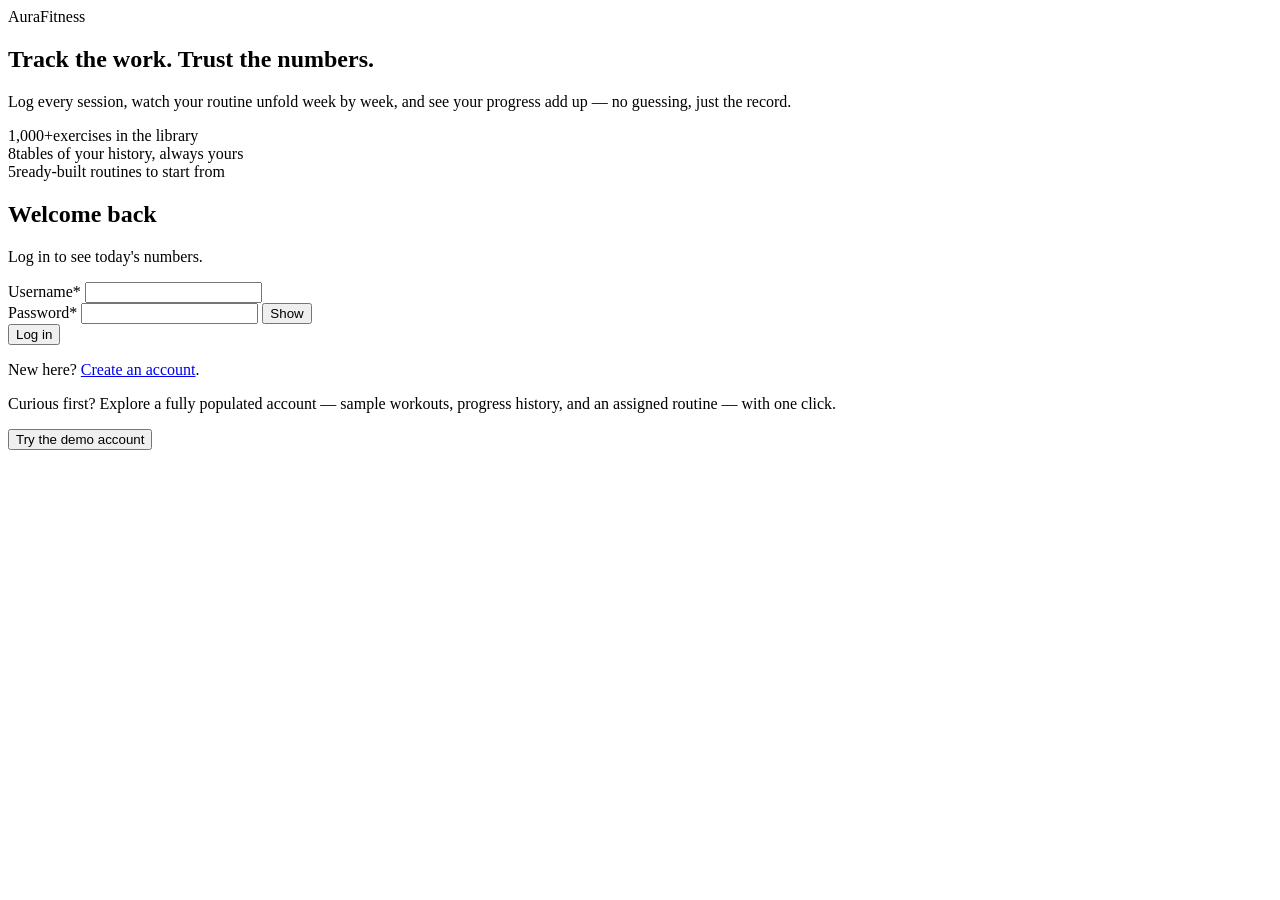
==== index.html @ ad31b222 "Add files via upload" ====
<!DOCTYPE html>
<html lang="en">
<head>
<meta charset="UTF-8">
<meta name="viewport" content="width=device-width, initial-scale=1.0">
<meta name="description" content="Aura Fitness — log workouts, track progress, and follow a routine, all in your browser.">
<title>Log in — Aura Fitness</title>
<link rel="stylesheet" href="css/style.css">
</head>
<body>

<div class="auth-shell">
  <section class="auth-side">
    <div class="mark">Aura<span>Fitness</span></div>
    <div class="pitch">
      <h1>Track the work. Trust the numbers.</h1>
      <p>Log every session, watch your routine unfold week by week, and see your progress add up — no guessing, just the record.</p>
    </div>
    <div class="tally">
      <div><span class="n">1,000+</span><span class="k">exercises in the library</span></div>
      <div><span class="n">8</span><span class="k">tables of your history, always yours</span></div>
      <div><span class="n">5</span><span class="k">ready-built routines to start from</span></div>
    </div>
  </section>

  <section class="auth-form-side">
    <div class="auth-card">
      <h2>Welcome back</h2>
      <p>Log in to see today's numbers.</p>

      <div class="form-msg error" id="form-msg"></div>

      <form id="login-form" novalidate>
        <div class="field">
          <label for="username">Username<span class="req">*</span></label>
          <input type="text" id="username" name="username" autocomplete="username" required>
          <span class="field-error" id="username-error"></span>
        </div>
        <div class="field field-with-action">
          <label for="password">Password<span class="req">*</span></label>
          <input type="password" id="password" name="password" autocomplete="current-password" required>
          <button type="button" class="field-action-btn" id="toggle-password">Show</button>
          <span class="field-error" id="password-error"></span>
        </div>
        <button type="submit" class="btn btn-primary btn-block" id="login-btn">Log in</button>
      </form>

      <p class="form-foot">New here? <a href="register.html">Create an account</a>.</p>

      <div class="demo-box">
        <p>Curious first? Explore a fully populated account — sample workouts, progress history, and an assigned routine — with one click.</p>
        <button type="button" class="btn btn-outline btn-block" id="demo-btn">Try the demo account</button>
      </div>
    </div>
  </section>
</div>

<script src="js/db.js"></script>
<script src="js/validate.js"></script>
<script src="js/ui.js"></script>
<script src="js/login.js"></script>
</body>
</html>
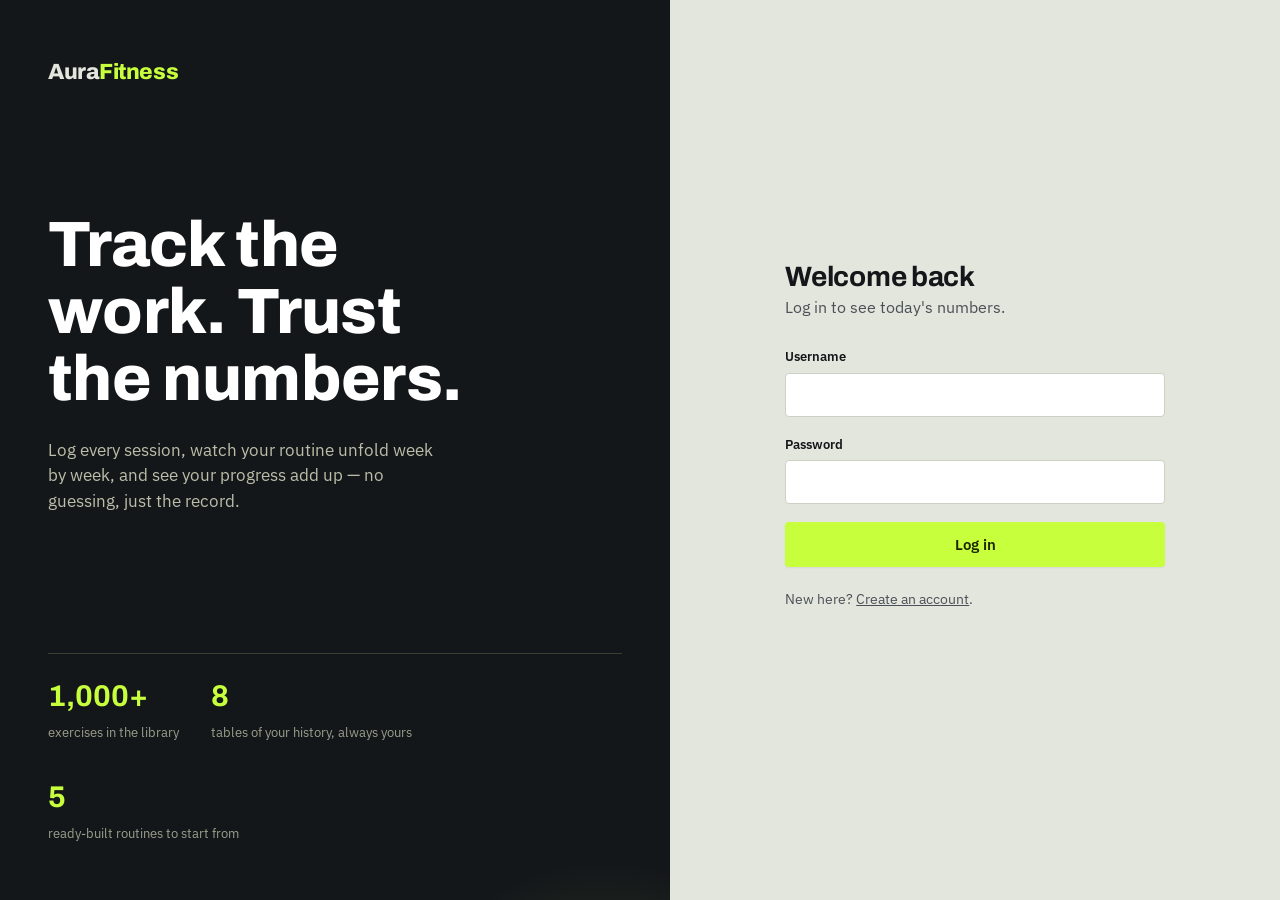
==== commit b57638da: "Add files via upload" ====
--- a/index.html
+++ b/index.html
@@ -3,8 +3,15 @@
 <head>
 <meta charset="UTF-8">
 <meta name="viewport" content="width=device-width, initial-scale=1.0">
-<meta name="description" content="Aura Fitness — log workouts, track progress, and follow a routine, all in your browser.">
 <title>Log in — Aura Fitness</title>
+<meta name="theme-color" content="#14171a">
+<meta name="mobile-web-app-capable" content="yes">
+<meta name="apple-mobile-web-app-capable" content="yes">
+<meta name="apple-mobile-web-app-status-bar-style" content="black-translucent">
+<meta name="description" content="Aura Fitness — log workouts, track progress and follow routines, right in your browser.">
+<link rel="icon" href="data:image/svg+xml,%3Csvg xmlns=%22http://www.w3.org/2000/svg%22 viewBox=%220 0 100 100%22%3E%3Crect width=%22100%22 height=%22100%22 rx=%2222%22 fill=%22%2314171a%22/%3E%3Cpath d=%22M30 62 L46 62 L40 82 L74 46 L56 46 L64 18 Z%22 fill=%22%23c8ff3d%22/%3E%3C/svg%3E">
+<link rel="preconnect" href="https://fonts.googleapis.com">
+<link rel="preconnect" href="https://fonts.gstatic.com" crossorigin>
 <link rel="stylesheet" href="css/style.css">
 </head>
 <body>
@@ -32,32 +39,42 @@
 
       <form id="login-form" novalidate>
         <div class="field">
-          <label for="username">Username<span class="req">*</span></label>
+          <label for="username">Username</label>
           <input type="text" id="username" name="username" autocomplete="username" required>
-          <span class="field-error" id="username-error"></span>
         </div>
-        <div class="field field-with-action">
-          <label for="password">Password<span class="req">*</span></label>
+        <div class="field">
+          <label for="password">Password</label>
           <input type="password" id="password" name="password" autocomplete="current-password" required>
-          <button type="button" class="field-action-btn" id="toggle-password">Show</button>
-          <span class="field-error" id="password-error"></span>
         </div>
-        <button type="submit" class="btn btn-primary btn-block" id="login-btn">Log in</button>
+        <button type="submit" class="btn btn-primary btn-block">Log in</button>
       </form>
 
       <p class="form-foot">New here? <a href="register.html">Create an account</a>.</p>
-
-      <div class="demo-box">
-        <p>Curious first? Explore a fully populated account — sample workouts, progress history, and an assigned routine — with one click.</p>
-        <button type="button" class="btn btn-outline btn-block" id="demo-btn">Try the demo account</button>
-      </div>
     </div>
   </section>
 </div>
 
 <script src="js/db.js"></script>
-<script src="js/validate.js"></script>
-<script src="js/ui.js"></script>
-<script src="js/login.js"></script>
+<script>
+  // already signed in? skip straight to the dashboard
+  if (AuraDB.getCurrentUser()) window.location.href = 'dashboard.html';
+
+  const form = document.getElementById('login-form');
+  const msg = document.getElementById('form-msg');
+
+  form.addEventListener('submit', (e) => {
+    e.preventDefault();
+    const username = document.getElementById('username').value;
+    const password = document.getElementById('password').value;
+
+    const result = AuraDB.validateUser(username, password);
+    if (!result.ok) {
+      msg.textContent = result.error;
+      msg.classList.add('show');
+      return;
+    }
+    window.location.href = 'dashboard.html';
+  });
+</script>
 </body>
 </html>
--- a/css/style.css
+++ b/css/style.css
@@ -0,0 +1,816 @@
+/* =========================================================
+   Aura Fitness — design tokens
+   A performance-lab palette: concrete-grey ground, ink text,
+   one kinetic accent (volt) for action/progress, one signal
+   accent (coral) for effort/output. Condensed display type
+   for numbers reads like a scoreboard; a plain-spoken sans
+   carries everything else.
+   ========================================================= */
+
+@import url('https://fonts.googleapis.com/css2?family=Archivo:ital,wght@0,400;0,500;0,600;0,700;0,800;1,500&family=IBM+Plex+Sans:wght@400;500;600&family=IBM+Plex+Mono:wght@500&display=swap');
+
+:root{
+  --ink: #14171a;
+  --ink-soft: #4a5057;
+  --ground: #e3e6dd;
+  --panel: #fbfbf8;
+  --panel-raised: #ffffff;
+  --line: #cdd0c4;
+  --line-soft: #dcded4;
+  --volt: #c8ff3d;
+  --volt-ink: #1c2600;
+  --coral: #ff4a2e;
+  --steel: #33506e;
+  --steel-tint: #dbe4ea;
+  --warn: #b8860b;
+
+  --font-display: 'Archivo', sans-serif;
+  --font-body: 'IBM Plex Sans', sans-serif;
+  --font-mono: 'IBM Plex Mono', monospace;
+
+  --radius: 4px;
+  --radius-lg: 10px;
+  --container: 1080px;
+
+  --shadow-sm: 0 1px 2px rgba(20, 23, 26, 0.06);
+  --shadow-md: 0 4px 14px rgba(20, 23, 26, 0.08);
+  --shadow-lg: 0 18px 40px rgba(20, 23, 26, 0.14);
+  --shadow-ink: 0 10px 24px rgba(20, 23, 26, 0.28);
+
+  --ease: cubic-bezier(.22, .8, .3, 1);
+  --safe-t: env(safe-area-inset-top, 0px);
+  --safe-b: env(safe-area-inset-bottom, 0px);
+  --safe-l: env(safe-area-inset-left, 0px);
+  --safe-r: env(safe-area-inset-right, 0px);
+}
+
+*, *::before, *::after{ box-sizing: border-box; }
+
+html{
+  -webkit-text-size-adjust: 100%;
+  scroll-behavior: smooth;
+  scroll-padding-top: calc(76px + var(--safe-t));
+}
+
+body{
+  margin: 0;
+  background: var(--ground);
+  color: var(--ink);
+  font-family: var(--font-body);
+  font-size: 16px;
+  line-height: 1.5;
+  min-height: 100vh;
+  -webkit-font-smoothing: antialiased;
+  text-rendering: optimizeLegibility;
+}
+
+a{ color: inherit; }
+
+h1, h2, h3, h4{
+  font-family: var(--font-display);
+  margin: 0 0 .4em;
+  line-height: 1.05;
+  letter-spacing: -0.01em;
+}
+
+p{ margin: 0 0 1em; color: var(--ink-soft); max-width: 62ch; }
+
+img{ max-width: 100%; display: block; }
+
+:focus-visible{
+  outline: 3px solid var(--steel);
+  outline-offset: 2px;
+  border-radius: 2px;
+}
+
+::selection{ background: var(--volt); color: var(--volt-ink); }
+
+.visually-hidden{
+  position: absolute; width: 1px; height: 1px;
+  overflow: hidden; clip: rect(0,0,0,0); white-space: nowrap;
+}
+
+@media (prefers-reduced-motion: reduce){
+  *, *::before, *::after{
+    animation-duration: 0.001ms !important;
+    transition-duration: 0.001ms !important;
+    scroll-behavior: auto !important;
+  }
+}
+
+/* ---------- layout shells ---------- */
+
+.wrap{
+  max-width: var(--container);
+  margin: 0 auto;
+  padding: 0 24px;
+}
+@media (max-width: 560px){
+  .wrap{ padding: 0 18px; }
+}
+
+.auth-shell{
+  min-height: 100vh;
+  min-height: 100dvh;
+  display: grid;
+  grid-template-columns: 1.1fr 1fr;
+}
+@media (max-width: 860px){
+  .auth-shell{ grid-template-columns: 1fr; }
+  /* mobile: the sign-in task comes first, the pitch is a compact banner below it */
+  .auth-form-side{ order: 1; }
+  .auth-side{ order: 2; }
+}
+
+.auth-side{
+  background: var(--ink);
+  color: var(--ground);
+  padding: 56px 48px;
+  padding-top: calc(56px + var(--safe-t));
+  display: flex;
+  flex-direction: column;
+  justify-content: space-between;
+  position: relative;
+  overflow: hidden;
+}
+.auth-side::before{
+  content: '';
+  position: absolute;
+  inset: auto -20% -40% auto;
+  width: 60%;
+  aspect-ratio: 1;
+  background: radial-gradient(circle, rgba(200,255,61,.14), transparent 70%);
+  pointer-events: none;
+}
+.auth-side .mark{
+  font-family: var(--font-display);
+  font-weight: 800;
+  font-size: 22px;
+  letter-spacing: -0.02em;
+  position: relative;
+}
+.auth-side .mark span{ color: var(--volt); }
+
+.auth-side .pitch{ position: relative; }
+.auth-side .pitch h1{
+  font-size: clamp(32px, 5vw, 64px);
+  font-weight: 800;
+  color: #fff;
+  max-width: 11ch;
+}
+.auth-side .pitch p{
+  color: #b9bfa9;
+  font-size: 17px;
+  max-width: 40ch;
+}
+
+.tally{
+  display: flex;
+  gap: 32px;
+  border-top: 1px solid #3a3e33;
+  padding-top: 20px;
+  flex-wrap: wrap;
+  position: relative;
+}
+.tally .n{
+  font-family: var(--font-display);
+  font-size: 30px;
+  font-weight: 700;
+  color: var(--volt);
+  display: block;
+}
+.tally .k{ font-size: 13px; color: #9aa08c; }
+
+@media (max-width: 860px){
+  .auth-side{ padding: 32px 24px; padding-top: calc(28px + var(--safe-t)); gap: 20px; }
+  .auth-side .pitch h1{ font-size: 28px; max-width: 16ch; }
+  .auth-side .pitch p{ font-size: 15px; }
+  .tally{ gap: 22px; padding-top: 16px; }
+  .tally .n{ font-size: 24px; }
+}
+
+.auth-form-side{
+  display: flex;
+  align-items: center;
+  justify-content: center;
+  padding: 48px 24px;
+}
+@media (max-width: 860px){
+  .auth-form-side{ padding: calc(32px + var(--safe-t)) 20px 28px; }
+}
+
+.auth-card{
+  width: 100%;
+  max-width: 380px;
+  animation: rise .5s var(--ease) both;
+}
+.auth-card h2{ font-size: 28px; margin-bottom: .15em; }
+.auth-card > p{ margin-bottom: 28px; }
+
+@keyframes rise{
+  from{ opacity: 0; transform: translateY(10px); }
+  to{ opacity: 1; transform: translateY(0); }
+}
+
+/* ---------- app shell (logged-in pages) ---------- */
+
+.app-header{
+  background: var(--ink);
+  color: var(--ground);
+  border-bottom: 4px solid var(--volt);
+  position: sticky;
+  top: 0;
+  z-index: 40;
+  padding-top: var(--safe-t);
+  transition: box-shadow .2s ease;
+}
+.app-header.is-scrolled{ box-shadow: var(--shadow-ink); }
+
+.app-header .wrap{
+  display: flex;
+  align-items: center;
+  justify-content: space-between;
+  gap: 16px;
+  padding-top: 14px;
+  padding-bottom: 14px;
+}
+.brand{
+  font-family: var(--font-display);
+  font-weight: 800;
+  font-size: 19px;
+  white-space: nowrap;
+  text-decoration: none;
+  display: inline-flex;
+  align-items: center;
+  gap: 8px;
+}
+.brand span{ color: var(--volt); }
+
+.app-nav{
+  display: flex;
+  gap: 4px;
+  flex-wrap: wrap;
+}
+.app-nav a{
+  text-decoration: none;
+  font-size: 14px;
+  color: #b9bfa9;
+  padding: 8px 12px;
+  border-radius: var(--radius);
+  transition: color .15s ease, background .15s ease;
+  position: relative;
+}
+.app-nav a:hover{ color: #fff; background: rgba(255,255,255,.06); }
+.app-nav a.active{ color: var(--ink); background: var(--volt); font-weight: 600; }
+
+.header-actions{
+  display: flex;
+  align-items: center;
+  gap: 14px;
+}
+.who{ font-size: 13px; color: #9aa08c; text-align: right; }
+.who strong{ display: block; color: #fff; font-size: 14px; }
+
+.logout-link{
+  font-size: 13px;
+  text-decoration: underline;
+  text-underline-offset: 3px;
+  color: #b9bfa9;
+  transition: color .15s ease;
+}
+.logout-link:hover{ color: #fff; }
+
+/* animated hamburger -> close icon */
+.nav-toggle{
+  display: none;
+  background: none;
+  border: 1px solid #3a3e33;
+  color: #fff;
+  width: 40px;
+  height: 40px;
+  min-width: 44px;
+  min-height: 44px;
+  border-radius: var(--radius);
+  position: relative;
+  cursor: pointer;
+  flex-shrink: 0;
+  transition: background .15s ease, border-color .15s ease;
+}
+.nav-toggle:hover{ background: rgba(255,255,255,.08); }
+.nav-toggle .bar,
+.nav-toggle .bar::before,
+.nav-toggle .bar::after{
+  content: '';
+  position: absolute;
+  left: 50%;
+  top: 50%;
+  width: 18px;
+  height: 2px;
+  background: #fff;
+  transform: translate(-50%, -50%);
+  transition: transform .25s var(--ease), opacity .2s ease, top .25s var(--ease);
+}
+.nav-toggle .bar::before{ top: -6px; }
+.nav-toggle .bar::after{ top: 6px; }
+.nav-toggle[aria-expanded="true"] .bar{ background: transparent; }
+.nav-toggle[aria-expanded="true"] .bar::before{ top: 0; transform: translate(-50%, -50%) rotate(45deg); }
+.nav-toggle[aria-expanded="true"] .bar::after{ top: 0; transform: translate(-50%, -50%) rotate(-45deg); }
+
+.nav-backdrop{
+  display: none;
+  position: fixed;
+  inset: 0;
+  background: rgba(20, 23, 26, .45);
+  z-index: 39;
+  opacity: 0;
+  transition: opacity .2s ease;
+}
+.nav-backdrop.open{ display: block; opacity: 1; }
+
+@media (max-width: 900px){
+  .nav-toggle{ display: inline-block; }
+  .app-nav{
+    position: fixed;
+    top: 0; right: 0;
+    height: 100dvh;
+    width: min(78vw, 320px);
+    background: var(--ink);
+    flex-direction: column;
+    gap: 2px;
+    padding: calc(20px + var(--safe-t)) 18px 20px;
+    padding-right: calc(18px + var(--safe-r));
+    border-left: 1px solid #2a2e26;
+    transform: translateX(100%);
+    transition: transform .28s var(--ease);
+    z-index: 40;
+    overflow-y: auto;
+  }
+  .app-nav.open{ display: flex; transform: translateX(0); box-shadow: var(--shadow-lg); }
+  .app-nav a{ padding: 13px 14px; font-size: 15.5px; min-height: 44px; display: flex; align-items: center; }
+  .app-header .wrap{ flex-wrap: nowrap; }
+}
+
+main{
+  padding: 40px 0 80px;
+  animation: rise .4s var(--ease) both;
+}
+@media (max-width: 640px){
+  main{ padding: 26px 0 88px; }
+}
+
+.page-head{
+  display: flex;
+  justify-content: space-between;
+  align-items: flex-end;
+  gap: 20px;
+  margin-bottom: 28px;
+  flex-wrap: wrap;
+}
+.page-head h1{ font-size: 34px; }
+.page-head p{ margin: 0; }
+@media (max-width: 560px){
+  .page-head{ margin-bottom: 20px; }
+  .page-head h1{ font-size: 26px; }
+  .page-head .btn{ width: 100%; justify-content: center; }
+}
+
+/* ---------- buttons ---------- */
+
+.btn{
+  display: inline-flex;
+  align-items: center;
+  justify-content: center;
+  gap: 8px;
+  font-family: var(--font-body);
+  font-weight: 600;
+  font-size: 14.5px;
+  padding: 12px 20px;
+  min-height: 44px;
+  border-radius: var(--radius);
+  border: 1px solid transparent;
+  cursor: pointer;
+  text-decoration: none;
+  transition: transform .12s var(--ease), background .15s ease, border-color .15s ease, box-shadow .15s ease;
+}
+.btn:active{ transform: translateY(1px) scale(.99); }
+
+.btn-primary{ background: var(--volt); color: var(--volt-ink); box-shadow: var(--shadow-sm); }
+.btn-primary:hover{ background: #b7ea2e; box-shadow: var(--shadow-md); }
+
+.btn-dark{ background: var(--ink); color: #fff; }
+.btn-dark:hover{ background: #262b30; box-shadow: var(--shadow-md); }
+
+.btn-outline{ background: transparent; border-color: var(--ink); color: var(--ink); }
+.btn-outline:hover{ background: var(--ink); color: #fff; }
+
+.btn-ghost{ background: transparent; color: var(--ink-soft); padding: 10px 14px; }
+.btn-ghost:hover{ color: var(--ink); }
+
+.btn-danger{ background: transparent; border-color: var(--coral); color: var(--coral); }
+.btn-danger:hover{ background: var(--coral); color: #fff; }
+
+.btn-block{ width: 100%; }
+.btn[disabled]{ opacity: .55; cursor: not-allowed; }
+
+/* ---------- forms ---------- */
+
+.field{ margin-bottom: 18px; }
+.field label{
+  display: block;
+  font-size: 13px;
+  font-weight: 600;
+  margin-bottom: 6px;
+  color: var(--ink);
+}
+.field .hint{ font-size: 12.5px; color: var(--ink-soft); margin-top: 5px; }
+
+input, select, textarea{
+  font-family: var(--font-body);
+  font-size: 15px;
+  width: 100%;
+  padding: 11px 12px;
+  min-height: 44px;
+  border: 1px solid var(--line);
+  border-radius: var(--radius);
+  background: #fff;
+  color: var(--ink);
+  transition: border-color .15s ease, box-shadow .15s ease;
+}
+input:hover, select:hover, textarea:hover{ border-color: #b7bcab; }
+input:focus, select:focus, textarea:focus{
+  border-color: var(--steel);
+  outline: none;
+  box-shadow: 0 0 0 3px rgba(51, 80, 110, .14);
+}
+textarea{ resize: vertical; min-height: 84px; }
+
+/* iOS zooms the viewport if inputs render below 16px */
+@media (max-width: 480px){
+  input, select, textarea{ font-size: 16px; }
+}
+
+.field-row{
+  display: grid;
+  grid-template-columns: 1fr 1fr;
+  gap: 14px;
+}
+@media (max-width: 560px){ .field-row{ grid-template-columns: 1fr; } }
+
+.checkbox-row{ display: flex; align-items: center; gap: 8px; }
+.checkbox-row input{ width: auto; min-height: auto; }
+
+.form-msg{
+  font-size: 14px;
+  padding: 11px 14px;
+  border-radius: var(--radius);
+  margin-bottom: 18px;
+  display: none;
+  animation: rise .25s var(--ease) both;
+}
+.form-msg.show{ display: block; }
+.form-msg.error{ background: #fdeae5; color: #a5301b; border: 1px solid #f2b7a8; }
+.form-msg.success{ background: #eaf3e2; color: #35591c; border: 1px solid #c4dcae; }
+
+.form-foot{
+  margin-top: 22px;
+  font-size: 14px;
+  color: var(--ink-soft);
+}
+
+/* ---------- panels / cards ---------- */
+
+.panel{
+  background: var(--panel-raised);
+  border: 1px solid var(--line);
+  border-radius: var(--radius-lg);
+  padding: 24px;
+  box-shadow: var(--shadow-sm);
+}
+@media (max-width: 560px){
+  .panel{ padding: 18px; border-radius: var(--radius); }
+}
+
+.panel-title{
+  display: flex;
+  justify-content: space-between;
+  align-items: center;
+  margin-bottom: 18px;
+  gap: 12px;
+  flex-wrap: wrap;
+}
+.panel-title h2{ font-size: 19px; margin: 0; }
+.panel-title .btn{ padding: 8px 14px; font-size: 13px; min-height: 38px; }
+
+/* stat blocks — asymmetric scoreboard grid, not identical cards */
+.stat-grid{
+  display: grid;
+  grid-template-columns: 1.3fr 1fr 1fr 1fr;
+  gap: 14px;
+  margin-bottom: 28px;
+}
+@media (max-width: 860px){ .stat-grid{ grid-template-columns: 1fr 1fr; } }
+@media (max-width: 480px){ .stat-grid{ grid-template-columns: 1fr 1fr; gap: 10px; margin-bottom: 20px; } }
+
+.stat{
+  border-radius: var(--radius-lg);
+  padding: 22px;
+  border: 1px solid var(--line);
+  transition: transform .15s var(--ease), box-shadow .15s ease;
+}
+.stat:hover{ transform: translateY(-2px); box-shadow: var(--shadow-md); }
+.stat .k{ font-size: 13px; color: var(--ink-soft); margin-bottom: 10px; }
+.stat .v{
+  font-family: var(--font-display);
+  font-size: 40px;
+  font-weight: 700;
+  line-height: 1;
+  font-variant-numeric: tabular-nums;
+}
+.stat .u{ font-size: 14px; font-weight: 500; color: var(--ink-soft); margin-left: 4px; }
+
+.stat.hero{ background: var(--ink); color: #fff; border-color: var(--ink); }
+.stat.hero .k{ color: #9aa08c; }
+.stat.hero .v{ color: var(--volt); }
+.stat.hero .u{ color: #9aa08c; }
+.stat.tint{ background: var(--steel-tint); border-color: var(--steel-tint); }
+.stat.plain{ background: var(--panel-raised); }
+
+@media (max-width: 480px){
+  .stat{ padding: 16px; }
+  .stat .v{ font-size: 30px; }
+}
+
+/* two-column dashboard layout */
+.dash-grid{
+  display: grid;
+  grid-template-columns: 2fr 1fr;
+  gap: 20px;
+  align-items: start;
+}
+@media (max-width: 900px){ .dash-grid{ grid-template-columns: 1fr; } }
+
+/* ---------- tables / lists ---------- */
+
+table{ width: 100%; border-collapse: collapse; }
+th, td{
+  text-align: left;
+  padding: 12px 10px;
+  font-size: 14.5px;
+  border-bottom: 1px solid var(--line);
+}
+th{ font-size: 12.5px; color: var(--ink-soft); font-weight: 600; }
+tbody tr{ transition: background .12s ease; }
+tbody tr:hover{ background: #f2f1ea; }
+
+/* below this width, tables collapse into stacked, labeled cards —
+   real rows are still real rows for screen readers and copy/paste */
+@media (max-width: 640px){
+  table.responsive-table thead{
+    position: absolute;
+    width: 1px; height: 1px;
+    overflow: hidden; clip: rect(0,0,0,0);
+  }
+  table.responsive-table, table.responsive-table tbody, table.responsive-table tr, table.responsive-table td{
+    display: block;
+    width: 100%;
+  }
+  table.responsive-table tr{
+    border: 1px solid var(--line);
+    border-radius: var(--radius);
+    margin-bottom: 10px;
+    padding: 6px 12px;
+    background: #fff;
+  }
+  table.responsive-table td{
+    display: flex;
+    justify-content: space-between;
+    align-items: center;
+    gap: 12px;
+    text-align: right;
+    border-bottom: 1px solid var(--line-soft);
+    padding: 10px 0;
+  }
+  table.responsive-table td:last-child{ border-bottom: none; }
+  table.responsive-table td::before{
+    content: attr(data-label);
+    font-size: 12.5px;
+    font-weight: 600;
+    color: var(--ink-soft);
+    text-align: left;
+  }
+}
+
+.empty-state{
+  padding: 40px 20px;
+  text-align: center;
+  color: var(--ink-soft);
+  border: 1px dashed var(--line);
+  border-radius: var(--radius);
+}
+.empty-state strong{ display: block; color: var(--ink); font-size: 16px; margin-bottom: 6px; }
+
+/* ---------- badges / tags ---------- */
+
+.badge{
+  display: inline-block;
+  font-size: 11.5px;
+  font-weight: 600;
+  padding: 3px 9px;
+  border-radius: 999px;
+  background: var(--steel-tint);
+  color: var(--steel);
+}
+.badge.coral{ background: #ffe3dc; color: #a5301b; }
+.badge.volt{ background: var(--volt); color: var(--volt-ink); }
+.badge.line{ background: transparent; border: 1px solid var(--line); color: var(--ink-soft); }
+
+/* ---------- exercise / routine cards ---------- */
+
+.card-grid{
+  display: grid;
+  grid-template-columns: repeat(auto-fill, minmax(260px, 1fr));
+  gap: 16px;
+}
+@media (max-width: 480px){
+  .card-grid{ grid-template-columns: 1fr; }
+}
+
+.xcard{
+  border: 1px solid var(--line);
+  border-radius: var(--radius-lg);
+  background: var(--panel-raised);
+  padding: 20px;
+  display: flex;
+  flex-direction: column;
+  gap: 10px;
+  transition: transform .15s var(--ease), box-shadow .15s ease, border-color .15s ease;
+}
+.xcard:hover{ transform: translateY(-3px); box-shadow: var(--shadow-md); border-color: #b7bcab; }
+.xcard h3{ font-size: 17px; margin: 0; }
+.xcard .tags{ display: flex; gap: 6px; flex-wrap: wrap; }
+.xcard p{ font-size: 13.5px; margin: 0; }
+.xcard .foot{
+  margin-top: auto;
+  display: flex;
+  justify-content: space-between;
+  align-items: center;
+  font-size: 13px;
+  color: var(--ink-soft);
+  padding-top: 10px;
+  border-top: 1px solid var(--line);
+}
+
+.filters{
+  display: flex;
+  gap: 12px;
+  flex-wrap: wrap;
+  margin-bottom: 20px;
+  padding: 16px;
+  background: var(--panel-raised);
+  border: 1px solid var(--line);
+  border-radius: var(--radius-lg);
+  box-shadow: var(--shadow-sm);
+}
+.filters .field{ margin-bottom: 0; flex: 1; min-width: 160px; }
+@media (max-width: 560px){
+  .filters{ flex-direction: column; gap: 14px; padding: 14px; }
+  .filters .field{ min-width: 0; }
+}
+
+/* ---------- routine detail ---------- */
+
+.day-strip{
+  display: flex;
+  gap: 6px;
+  flex-wrap: wrap;
+  margin-bottom: 18px;
+}
+.day-pill{
+  border: 1px solid var(--line);
+  background: #fff;
+  padding: 8px 14px;
+  min-height: 40px;
+  border-radius: 999px;
+  font-size: 13px;
+  cursor: pointer;
+  font-weight: 500;
+  transition: background .15s ease, color .15s ease, border-color .15s ease;
+}
+.day-pill:hover{ border-color: var(--ink); }
+.day-pill.active{ background: var(--ink); color: #fff; border-color: var(--ink); }
+.day-pill.rest{ color: var(--ink-soft); }
+
+/* ---------- profile ---------- */
+
+.profile-head{
+  display: flex;
+  gap: 18px;
+  align-items: center;
+  margin-bottom: 26px;
+}
+.avatar{
+  width: 64px; height: 64px;
+  border-radius: 50%;
+  background: var(--volt);
+  color: var(--volt-ink);
+  font-family: var(--font-display);
+  font-weight: 800;
+  font-size: 24px;
+  display: flex; align-items: center; justify-content: center;
+  flex-shrink: 0;
+  box-shadow: var(--shadow-sm);
+}
+@media (max-width: 480px){
+  .profile-head{ gap: 14px; margin-bottom: 20px; }
+  .avatar{ width: 52px; height: 52px; font-size: 19px; }
+  .profile-name-h2{ font-size: 20px; }
+}
+
+/* ---------- workout log builder ---------- */
+
+.exercise-row{
+  display: grid;
+  grid-template-columns: 2fr 1fr 1fr 1fr auto;
+  gap: 10px;
+  align-items: end;
+  padding: 14px;
+  border: 1px solid var(--line);
+  border-radius: var(--radius);
+  margin-bottom: 10px;
+  background: #fff;
+  transition: border-color .15s ease;
+}
+.exercise-row:hover{ border-color: #b7bcab; }
+@media (max-width: 700px){
+  .exercise-row{ grid-template-columns: 1fr 1fr; }
+}
+.exercise-row .field{ margin-bottom: 0; }
+.remove-row{
+  background: none; border: 1px solid var(--line); color: var(--coral);
+  border-radius: var(--radius); padding: 10px 12px; min-height: 44px; cursor: pointer; font-size: 13px;
+  transition: background .15s ease, color .15s ease;
+}
+.remove-row:hover{ background: var(--coral); color: #fff; border-color: var(--coral); }
+
+/* ---------- progress ---------- */
+
+.chart-wrap{
+  border: 1px solid var(--line);
+  border-radius: var(--radius-lg);
+  background: #fff;
+  padding: 20px;
+  overflow-x: auto;
+}
+.bars{
+  display: flex;
+  align-items: flex-end;
+  gap: 10px;
+  height: 180px;
+  padding-top: 10px;
+  min-width: 320px;
+}
+.bar-col{ flex: 1; display: flex; flex-direction: column; align-items: center; gap: 6px; height: 100%; justify-content: flex-end; }
+.bar{
+  width: 100%;
+  background: linear-gradient(180deg, var(--steel), #26405a);
+  border-radius: 3px 3px 0 0;
+  transition: transform .2s var(--ease);
+  transform-origin: bottom;
+}
+.bar-col:hover .bar{ transform: scaleY(1.02); background: linear-gradient(180deg, #3d6188, var(--steel)); }
+.bar-col .lbl{ font-size: 11px; color: var(--ink-soft); }
+
+footer.site-foot{
+  border-top: 1px solid var(--line);
+  padding: 24px 0;
+  padding-bottom: calc(24px + var(--safe-b));
+  text-align: center;
+  font-size: 13px;
+  color: var(--ink-soft);
+}
+
+/* ---------- floating action button (mobile) ---------- */
+
+.fab{
+  display: none;
+  position: fixed;
+  right: calc(18px + var(--safe-r));
+  bottom: calc(18px + var(--safe-b));
+  z-index: 30;
+  align-items: center;
+  justify-content: center;
+  gap: 8px;
+  background: var(--volt);
+  color: var(--volt-ink);
+  border-radius: 999px;
+  padding: 15px 20px;
+  font-weight: 700;
+  font-size: 14px;
+  text-decoration: none;
+  box-shadow: var(--shadow-lg);
+  transition: transform .15s var(--ease);
+}
+.fab:active{ transform: scale(.96); }
+@media (max-width: 640px){
+  .fab{ display: inline-flex; }
+}
